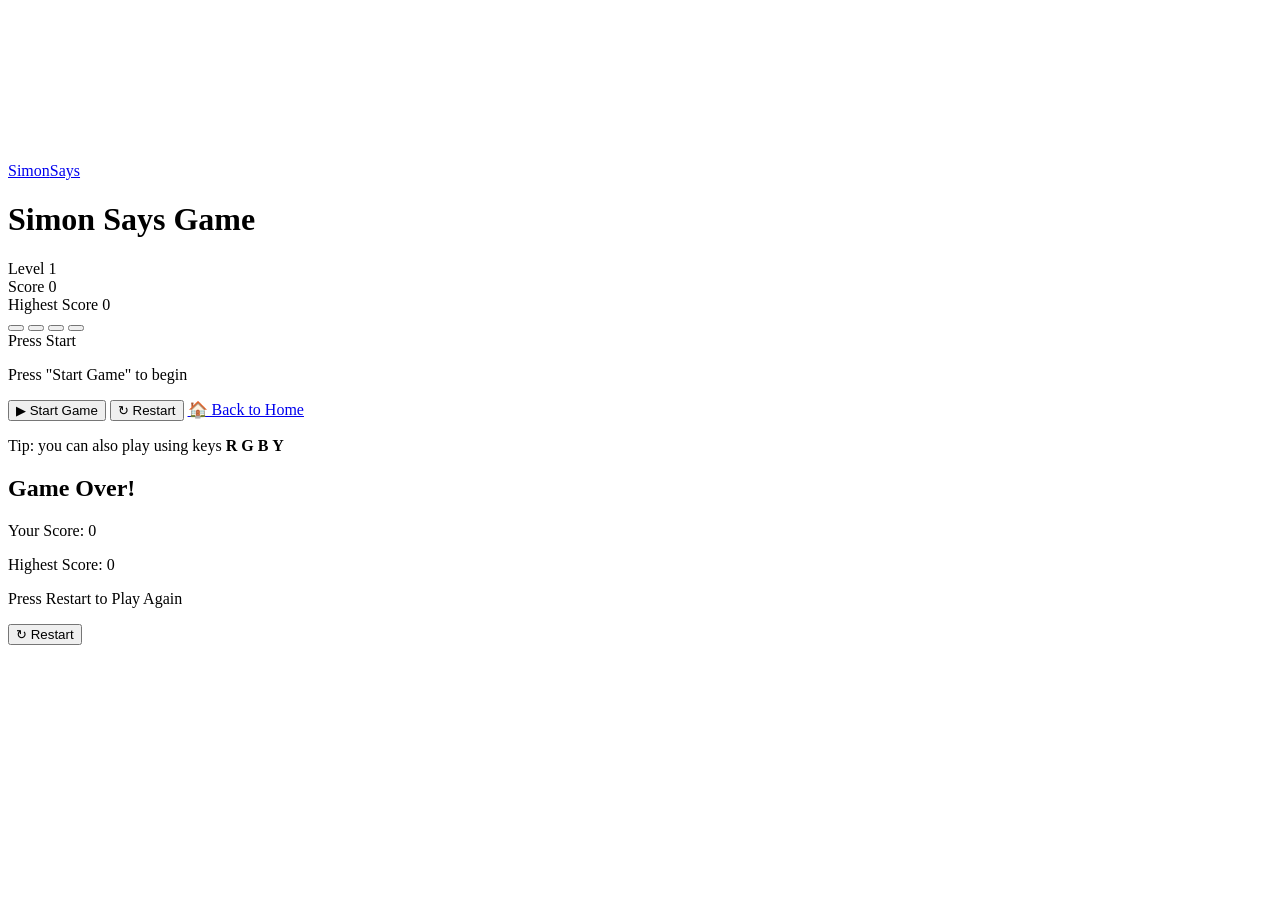
==== game.html @ 54004baf "adding elements  in  game page" ====
<!DOCTYPE html>
<html lang="en">
<head>
  <meta charset="UTF-8" />
  <meta name="viewport" content="width=device-width, initial-scale=1.0" />
  <title>Play | Simon Says</title>

  <link rel="preconnect" href="https://fonts.googleapis.com" />
  <link href="https://fonts.googleapis.com/css2?family=Space+Grotesk:wght@500;600;700&family=Inter:wght@400;500;600&display=swap" rel="stylesheet" />
  <link rel="stylesheet" href="css/game.css" />
</head>
<body>
    <div class="flash-overlay" id="flashOverlay"></div>
    <canvas id="confettiCanvas"></canvas>
    <div class="game-page">
        
        <header class="game-header">
            <a href="index.html" class="mini-logo">Simon<span>Says</span></a>
            <h1>Simon Says Game</h1>
            <div class="stats-bar">
                <div class="stat-pill">
                    <span class="stat-label">Level</span>
                    <span class="stat-value" id="levelValue">1</span>
                </div>
                <div class="stat-pill">
                    <span class="stat-label">Score</span>
                    <span class="stat-value" id="scoreValue">0</span>
                </div>
                <div class="stat-pill highest">
                    <span class="stat-label">Highest Score</span>
                    <span class="stat-value" id="highScoreValue">0</span>
                </div>
            </div>
        </header>

        <main class="game-arena">
            <div class="board-wrapper">
                <div class="simon-board" id="simonBoard">
                    <button class="pad-btn pad-red"    data-color="red"    aria-label="Red pad"></button>
                    <button class="pad-btn pad-green"  data-color="green"  aria-label="Green pad"></button>
                    <button class="pad-btn pad-blue"   data-color="blue"   aria-label="Blue pad"></button>
                    <button class="pad-btn pad-yellow" data-color="yellow" aria-label="Yellow pad"></button>

                    <div class="board-center" id="boardCenter">
                        <span id="centerText">Press Start</span>
                    </div>
                </div>
            </div>

            <p class="status-text" id="statusText">Press "Start Game" to begin</p>

            <div class="controls">
                <button class="btn btn-glow" id="startBtn">▶ Start Game</button>
                <button class="btn btn-outline" id="restartBtn">↻ Restart</button>
                <a href="index.html" class="btn btn-outline">🏠 Back to Home</a>
            </div>

            <p class="keyboard-hint">Tip: you can also play using keys <b>R</b> <b>G</b> <b>B</b> <b>Y</b></p>
        </main>

        <div class="modal-overlay" id="gameOverModal">
            <div class="glass-card modal-card">
                <h2 class="modal-title">Game Over!</h2>
                <p class="modal-line">Your Score: <span id="finalScore">0</span></p>
                <p class="modal-line">Highest Score: <span id="finalHighScore">0</span></p>
                <p class="modal-sub">Press Restart to Play Again</p>
                <button class="btn btn-glow" id="modalRestartBtn">↻ Restart</button>
            </div>
        </div>
    </div>

    <script src="game.js"></script>
</body>
</html>
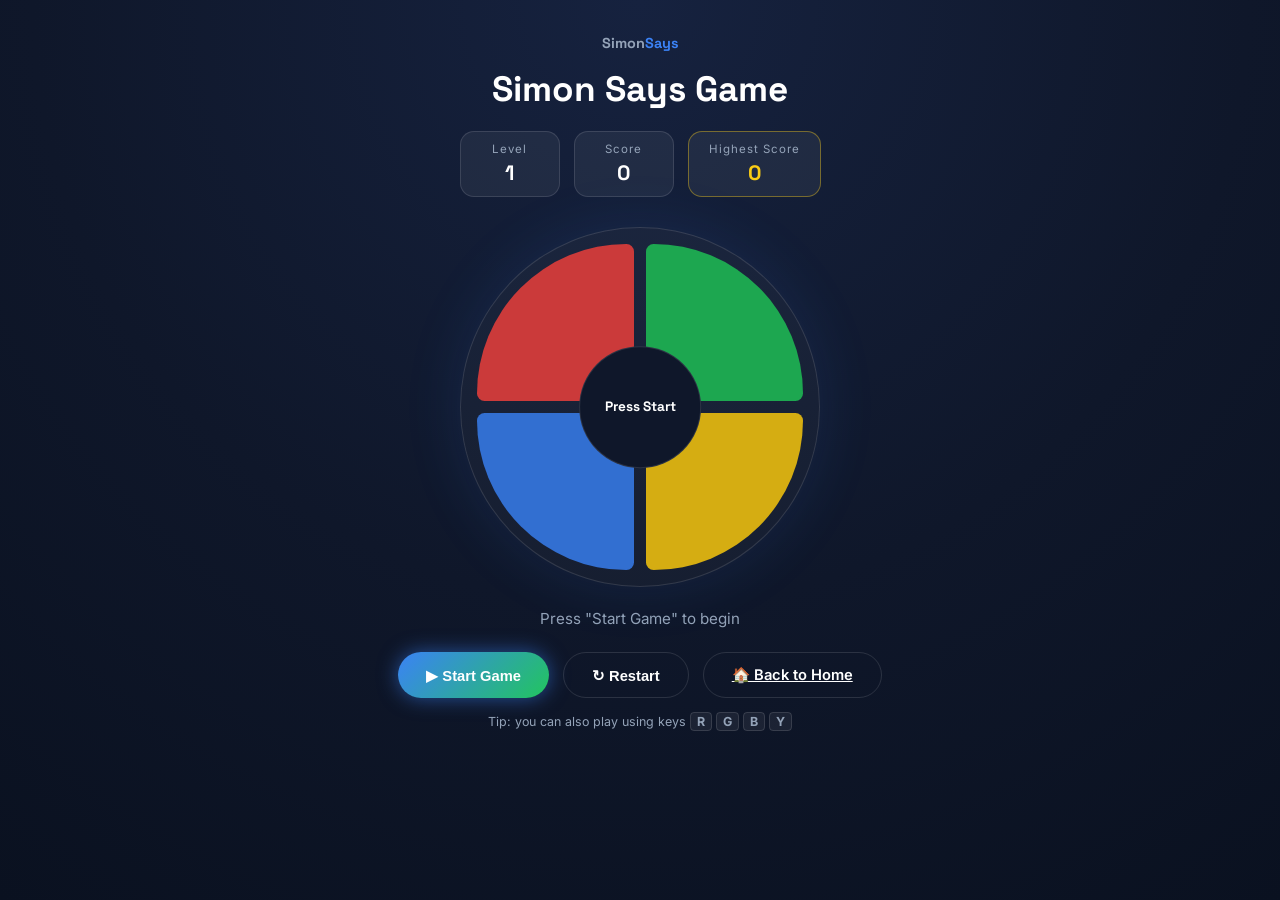
==== commit dadd0bef: "linking game.js to game.html" ====
--- a/game.html
+++ b/game.html
@@ -69,6 +69,6 @@
         </div>
     </div>
 
-    <script src="game.js"></script>
+    <script src="js/game.js"></script>
 </body>
 </html>
--- a/css/game.css
+++ b/css/game.css
@@ -0,0 +1,264 @@
+:root {
+  --bg: #0f172a;
+  --primary: #3b82f6;
+  --accent: #22c55e;
+  --danger: #ef4444;
+  --warning: #facc15;
+  --text: #ffffff;
+  --text-muted: #94a3b8;
+
+  --glass-bg: rgba(255, 255, 255, 0.06);
+  --glass-border: rgba(255, 255, 255, 0.12);
+
+  --font-heading: "Space Grotesk", sans-serif;
+  --font-body: "Inter", sans-serif;
+}
+
+* { margin: 0; padding: 0; box-sizing: border-box; }
+
+body {
+  font-family: var(--font-body);
+  background: radial-gradient(circle at top, #16223f 0%, var(--bg) 55%, #0a1120 100%);
+  color: var(--text);
+  min-height: 100vh;
+  overflow-x: hidden;
+}
+
+.btn {
+  display: inline-block;
+  padding: 13px 28px;
+  border-radius: 999px;
+  font-weight: 600;
+  font-size: 0.92rem;
+  cursor: pointer;
+  border: none;
+  transition: transform 0.25s ease, box-shadow 0.25s ease;
+}
+.btn:hover { transform: translateY(-3px); }
+.btn:active { transform: scale(0.95); }
+.btn:disabled { opacity: 0.4; cursor: not-allowed; transform: none; }
+
+.btn-glow {
+  background: linear-gradient(135deg, var(--primary), var(--accent));
+  color: #fff;
+  box-shadow: 0 0 20px rgba(59, 130, 246, 0.55);
+}
+.btn-outline {
+  background: transparent;
+  border: 1px solid var(--glass-border);
+  color: var(--text);
+}
+.btn-outline:hover { border-color: var(--primary); color: var(--primary); }
+
+.glass-card {
+  background: var(--glass-bg);
+  border: 1px solid var(--glass-border);
+  backdrop-filter: blur(14px);
+  -webkit-backdrop-filter: blur(14px);
+  border-radius: 20px;
+}
+
+.flash-overlay {
+  position: fixed;
+  inset: 0;
+  background: var(--danger);
+  opacity: 0;
+  pointer-events: none;
+  z-index: 200;
+  transition: opacity 0.15s ease;
+}
+.flash-overlay.active { opacity: 0.35; }
+
+#confettiCanvas {
+  position: fixed;
+  inset: 0;
+  pointer-events: none;
+  z-index: 150;
+}
+
+.game-page {
+  max-width: 640px;
+  margin: 0 auto;
+  padding: 32px 20px 60px;
+  display: flex;
+  flex-direction: column;
+  align-items: center;
+  text-align: center;
+}
+
+.game-header { width: 100%; margin-bottom: 30px; }
+.mini-logo {
+  display: inline-block;
+  font-family: var(--font-heading);
+  font-weight: 700;
+  color: var(--text-muted);
+  text-decoration: none;
+  font-size: 0.9rem;
+  margin-bottom: 14px;
+}
+.mini-logo span { color: var(--primary); }
+
+.game-header h1 {
+  font-family: var(--font-heading);
+  font-size: clamp(1.6rem, 4vw, 2.2rem);
+  margin-bottom: 20px;
+}
+
+.stats-bar {
+  display: flex;
+  justify-content: center;
+  gap: 14px;
+  flex-wrap: wrap;
+}
+.stat-pill {
+  background: var(--glass-bg);
+  border: 1px solid var(--glass-border);
+  border-radius: 14px;
+  padding: 10px 20px;
+  min-width: 100px;
+}
+.stat-pill.highest { border-color: rgba(250, 204, 21, 0.4); }
+.stat-label {
+  display: block;
+  font-size: 0.72rem;
+  color: var(--text-muted);
+  letter-spacing: 1px;
+  margin-bottom: 4px;
+}
+.stat-value {
+  display: block;
+  font-family: var(--font-heading);
+  font-size: 1.3rem;
+  font-weight: 700;
+}
+.stat-pill.highest .stat-value { color: var(--warning); }
+
+.game-arena { width: 100%; display: flex; flex-direction: column; align-items: center; }
+
+.board-wrapper { margin-bottom: 22px; }
+
+.simon-board {
+  position: relative;
+  width: min(88vw, 360px);
+  height: min(88vw, 360px);
+  display: grid;
+  grid-template-columns: 1fr 1fr;
+  grid-template-rows: 1fr 1fr;
+  gap: 12px;
+  border-radius: 50%;
+  padding: 16px;
+  background: rgba(255, 255, 255, 0.03);
+  border: 1px solid var(--glass-border);
+  box-shadow: 0 0 60px rgba(59, 130, 246, 0.12);
+}
+
+.pad-btn {
+  border: none;
+  cursor: pointer;
+  outline: none;
+  transition: transform 0.12s ease, filter 0.15s ease, box-shadow 0.15s ease;
+  filter: brightness(0.85);
+}
+.pad-btn:hover { filter: brightness(1.05); }
+.pad-btn:active { transform: scale(0.94); }
+
+.pad-red    { background: var(--danger);  border-radius: 100% 8px 8px 8px; }
+.pad-green  { background: var(--accent);  border-radius: 8px 100% 8px 8px; }
+.pad-blue   { background: var(--primary); border-radius: 8px 8px 8px 100%; }
+.pad-yellow { background: var(--warning); border-radius: 8px 8px 100% 8px; }
+
+.pad-btn.flash {
+  filter: brightness(1.9) saturate(1.3);
+  box-shadow: 0 0 45px currentColor, 0 0 90px currentColor;
+  transform: scale(0.97);
+}
+.pad-red.flash    { color: var(--danger); }
+.pad-green.flash  { color: var(--accent); }
+.pad-blue.flash   { color: var(--primary); }
+.pad-yellow.flash { color: var(--warning); }
+
+.board-center {
+  position: absolute;
+  top: 50%; left: 50%;
+  transform: translate(-50%, -50%);
+  width: 34%;
+  aspect-ratio: 1/1;
+  background: var(--bg);
+  border-radius: 50%;
+  border: 1px solid var(--glass-border);
+  display: flex;
+  align-items: center;
+  justify-content: center;
+  font-family: var(--font-heading);
+  font-weight: 700;
+  font-size: 0.85rem;
+  padding: 8px;
+  text-align: center;
+  pointer-events: none;
+}
+
+.status-text {
+  color: var(--text-muted);
+  min-height: 1.4em;
+  margin-bottom: 22px;
+  font-size: 0.95rem;
+}
+
+.controls {
+  display: flex;
+  gap: 14px;
+  flex-wrap: wrap;
+  justify-content: center;
+  margin-bottom: 16px;
+}
+
+.keyboard-hint {
+  font-size: 0.78rem;
+  color: var(--text-muted);
+}
+.keyboard-hint b {
+  background: var(--glass-bg);
+  border: 1px solid var(--glass-border);
+  padding: 1px 6px;
+  border-radius: 4px;
+}
+
+.modal-overlay {
+  position: fixed;
+  inset: 0;
+  background: rgba(5, 8, 16, 0.7);
+  display: flex;
+  align-items: center;
+  justify-content: center;
+  z-index: 300;
+  opacity: 0;
+  visibility: hidden;
+  transition: opacity 0.3s ease, visibility 0.3s ease;
+}
+.modal-overlay.show { opacity: 1; visibility: visible; }
+
+.modal-card {
+  padding: 40px 36px;
+  text-align: center;
+  max-width: 340px;
+  transform: scale(0.9);
+  transition: transform 0.3s ease;
+}
+.modal-overlay.show .modal-card { transform: scale(1); }
+
+.modal-title {
+  font-family: var(--font-heading);
+  color: var(--danger);
+  font-size: 1.7rem;
+  margin-bottom: 18px;
+}
+.modal-line { margin-bottom: 6px; font-size: 1rem; }
+.modal-line span { font-weight: 700; color: var(--primary); }
+.modal-sub { color: var(--text-muted); font-size: 0.85rem; margin: 14px 0 20px; }
+
+
+@media (max-width: 480px) {
+  .stat-pill { min-width: 84px; padding: 8px 14px; }
+  .controls { flex-direction: column; width: 100%; }
+  .controls .btn, .controls a { width: 100%; }
+}
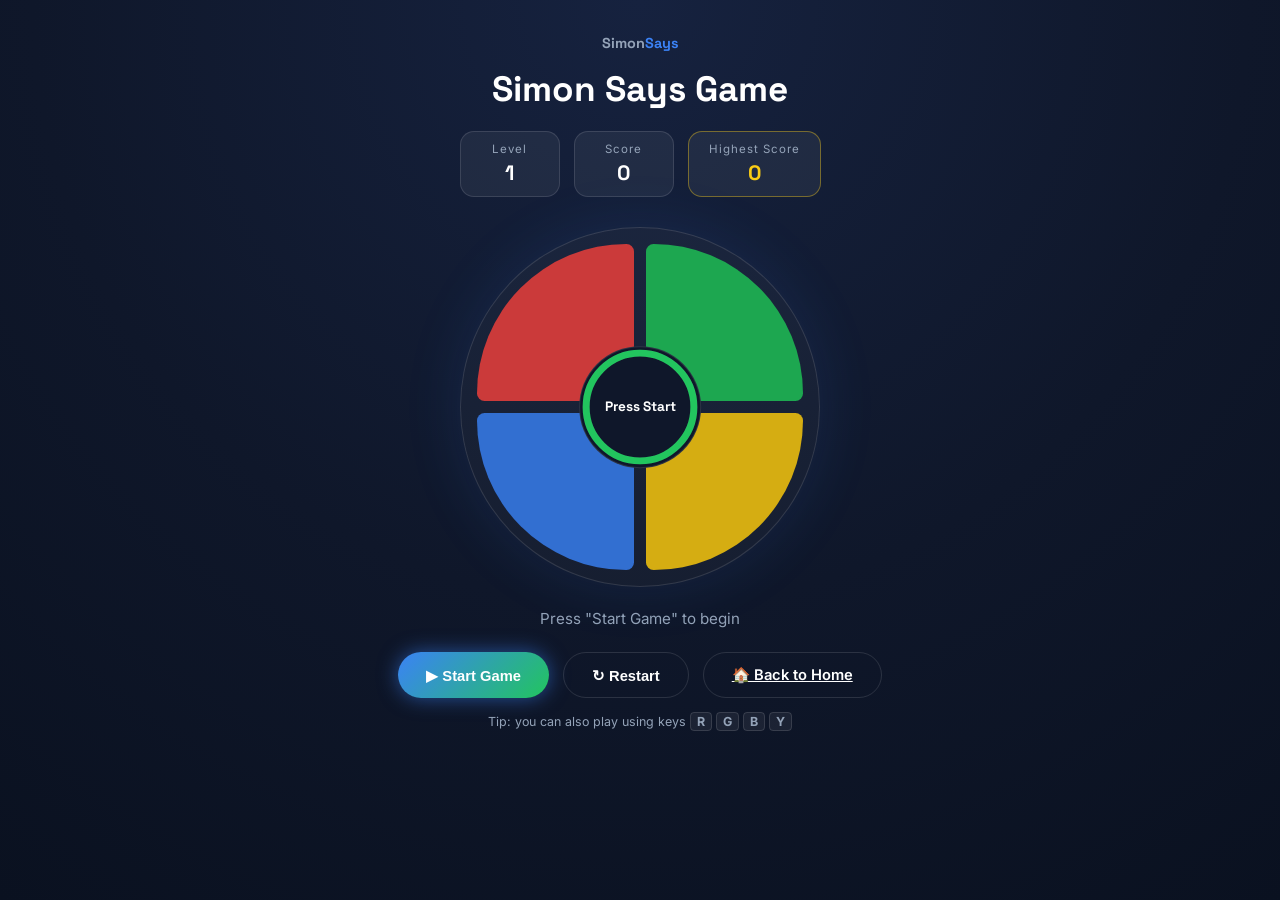
==== commit c376c2aa: "adding timer countdown feature & EXIT-GAME button" ====
--- a/game.html
+++ b/game.html
@@ -42,6 +42,10 @@
                     <button class="pad-btn pad-yellow" data-color="yellow" aria-label="Yellow pad"></button>
 
                     <div class="board-center" id="boardCenter">
+                        <svg class="timer-ring" id="timerRing" viewBox="0 0 120 120" aria-hidden="true">
+                            <circle class="timer-ring-bg" cx="60" cy="60" r="54"></circle>
+                            <circle class="timer-ring-progress" id="timerRingProgress" cx="60" cy="60" r="54"></circle>
+                        </svg>
                         <span id="centerText">Press Start</span>
                     </div>
                 </div>
@@ -64,7 +68,10 @@
                 <p class="modal-line">Your Score: <span id="finalScore">0</span></p>
                 <p class="modal-line">Highest Score: <span id="finalHighScore">0</span></p>
                 <p class="modal-sub">Press Restart to Play Again</p>
-                <button class="btn btn-glow" id="modalRestartBtn">↻ Restart</button>
+                <div class="modal-actions">
+                    <button class="btn btn-glow" id="modalRestartBtn">↻ Restart</button>
+                    <button class="btn btn-outline btn-exit" id="exitBtn">🚪 Exit Game</button>
+                </div>
             </div>
         </div>
     </div>
--- a/css/game.css
+++ b/css/game.css
@@ -49,7 +49,7 @@
   color: var(--text);
 }
 .btn-outline:hover { border-color: var(--primary); color: var(--primary); }
-
+.btn-exit:hover { border-color: var(--danger); color: var(--danger); }
 .glass-card {
   background: var(--glass-bg);
   border: 1px solid var(--glass-border);
@@ -197,6 +197,34 @@
   pointer-events: none;
 }
 
+.timer-ring {
+  position: absolute;
+  inset: 0;
+  width: 100%;
+  height: 100%;
+  transform: rotate(-90deg); /* start the arc from the top */
+  pointer-events: none;
+}
+.timer-ring-bg {
+  fill: none;
+  stroke: rgba(255, 255, 255, 0.08);
+  stroke-width: 7;
+}
+.timer-ring-progress {
+  fill: none;
+  stroke: var(--accent);
+  stroke-width: 7;
+  stroke-linecap: round;
+  stroke-dasharray: 339.292; /* 2 * PI * 54 */
+  stroke-dashoffset: 0;      /* 0 = fully loaded */
+  transition: stroke 0.25s linear;
+}
+
+#centerText {
+  position: relative;
+  z-index: 1;
+}
+
 .status-text {
   color: var(--text-muted);
   min-height: 1.4em;
@@ -256,6 +284,12 @@
 .modal-line span { font-weight: 700; color: var(--primary); }
 .modal-sub { color: var(--text-muted); font-size: 0.85rem; margin: 14px 0 20px; }
 
+.modal-actions {
+  display: flex;
+  flex-direction: column;
+  gap: 12px;
+}
+.modal-actions .btn { width: 100%; }
 
 @media (max-width: 480px) {
   .stat-pill { min-width: 84px; padding: 8px 14px; }
